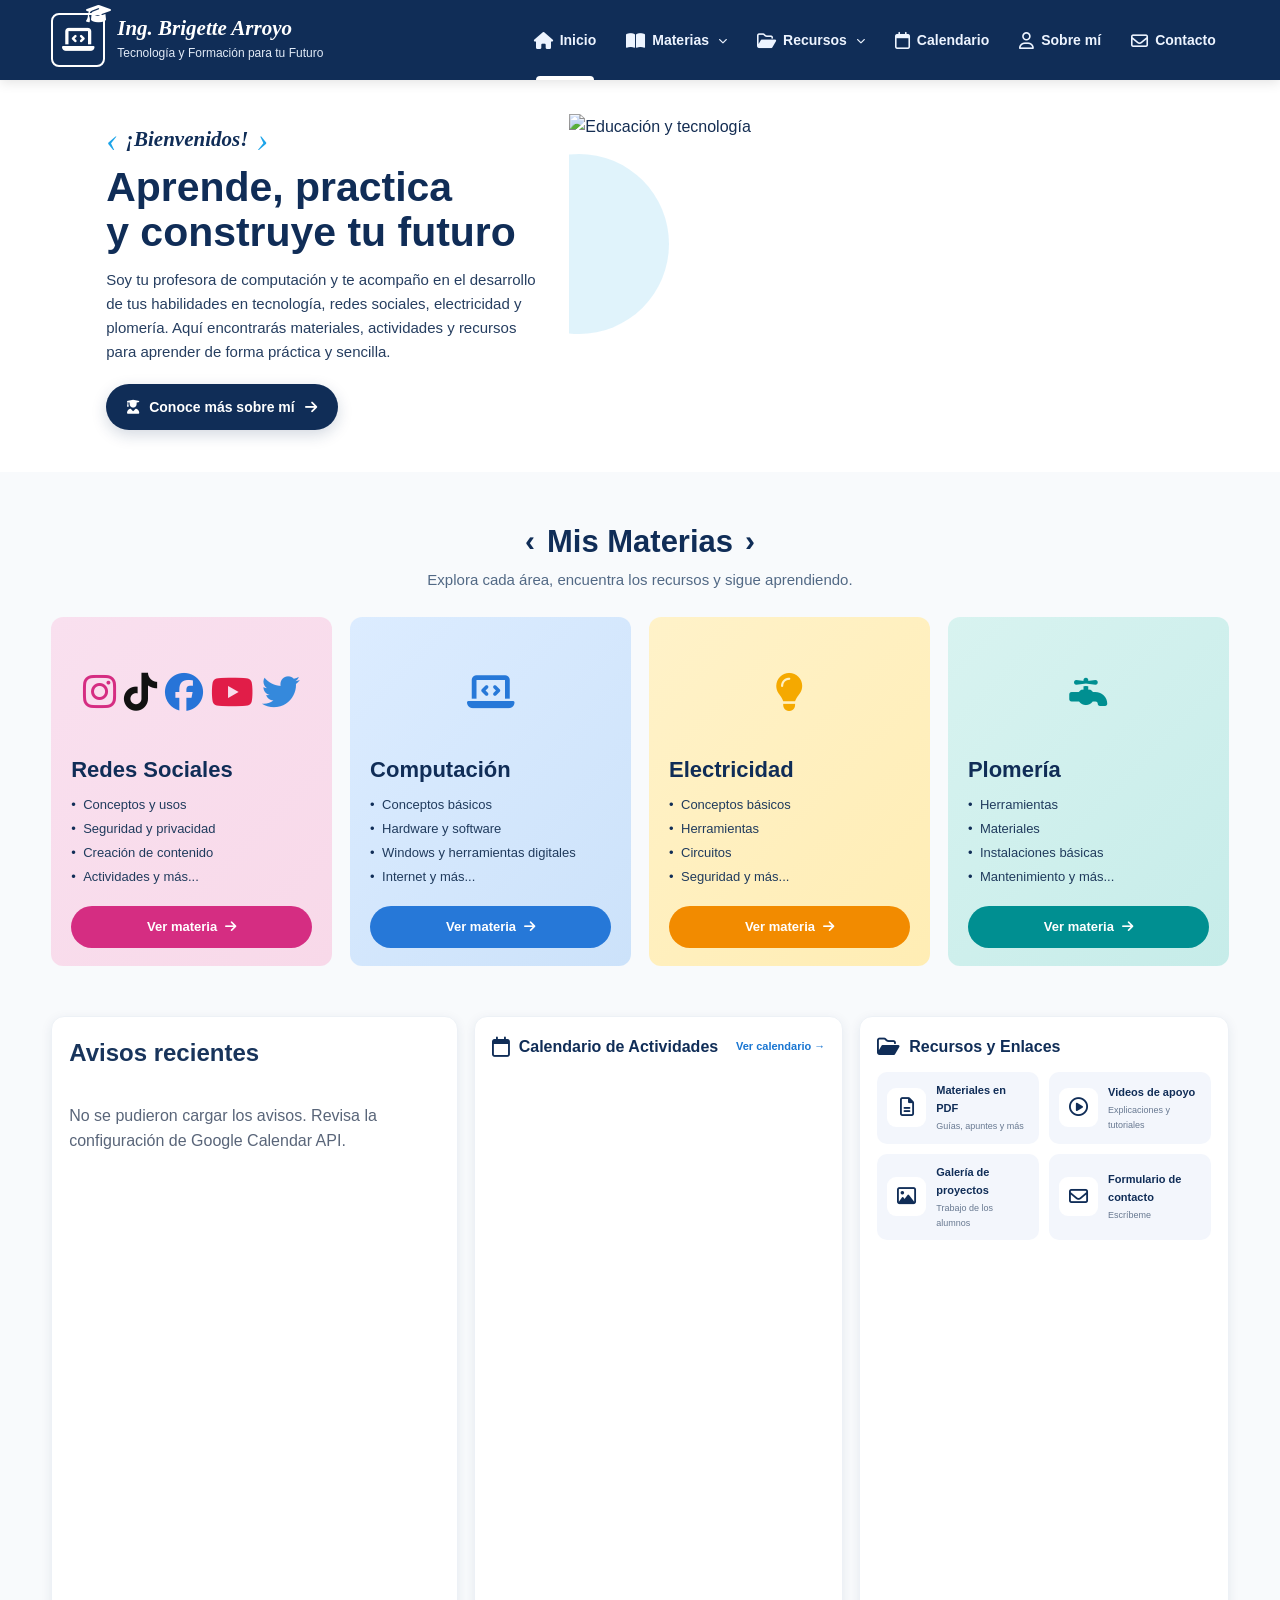
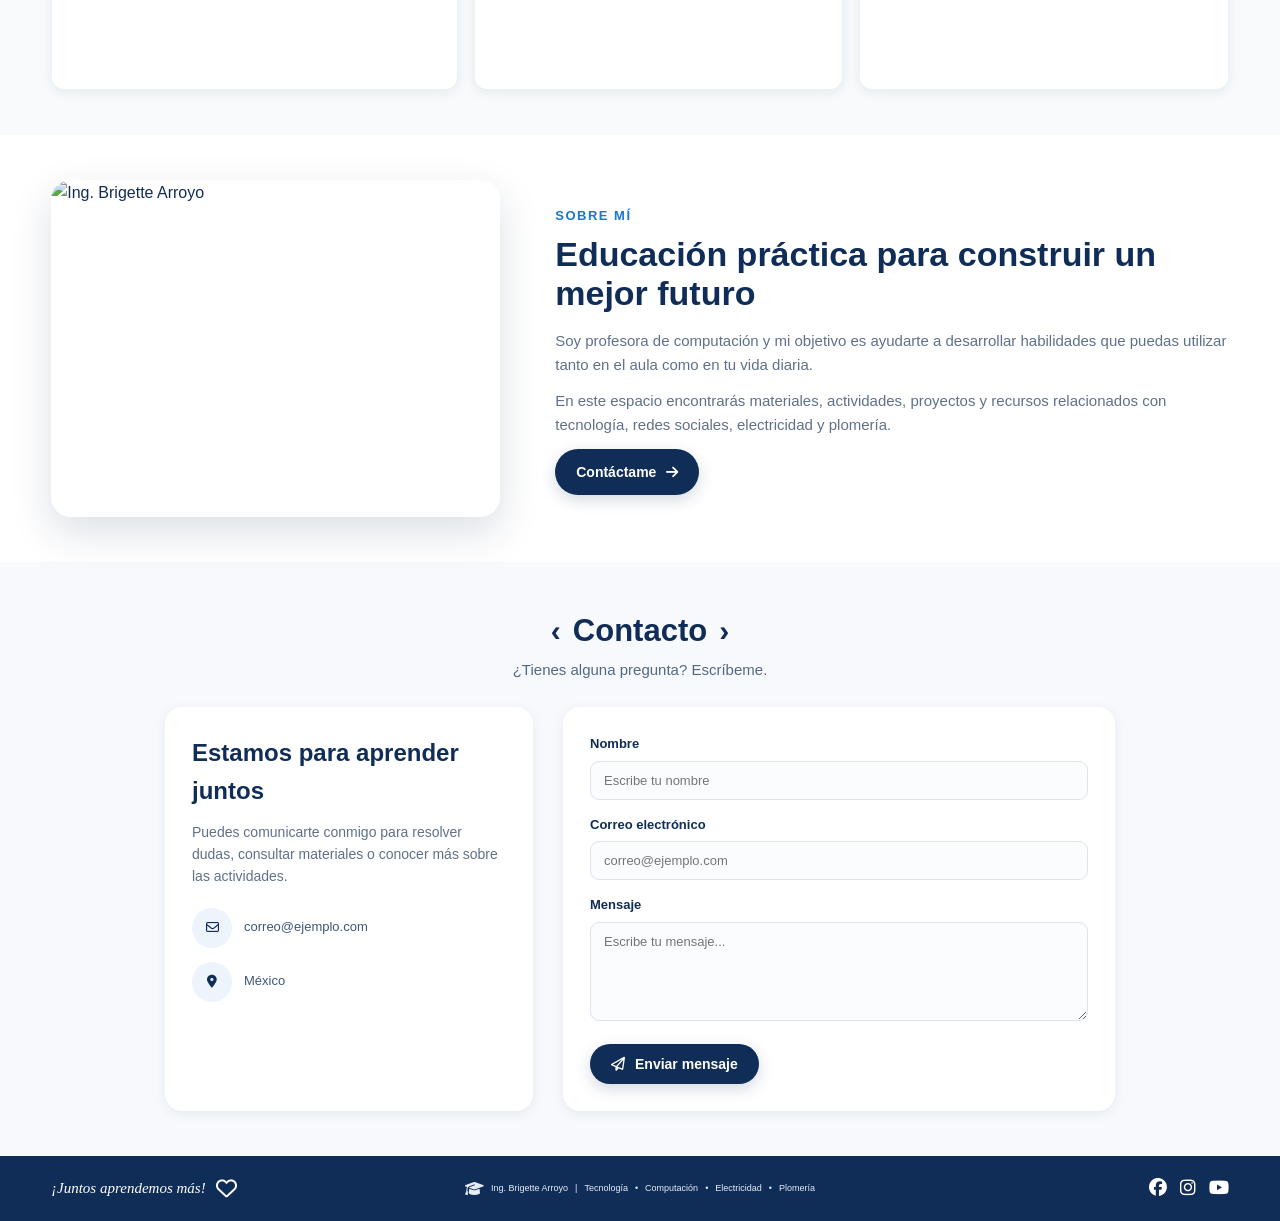
==== index.html @ 0379625b "Update index.html" ====
<!DOCTYPE html>
<html lang="es">
<head>
    <meta charset="UTF-8">
    <meta name="viewport" content="width=device-width, initial-scale=1.0">

    <title>Ing. Brigette Arroyo | Tecnología y Formación</title>

    <meta 
        name="description" 
        content="Portal educativo de la Ing. Brigette Arroyo. Aprende Computación, Redes Sociales, Electricidad y Plomería."
    >

    <!-- Iconos -->
    <link 
        rel="stylesheet" 
        href="https://cdnjs.cloudflare.com/ajax/libs/font-awesome/6.5.2/css/all.min.css"
    >

    <!-- Hoja de estilos -->
    <link rel="stylesheet" href="style.css">
</head>

<body>

    <!-- =====================================================
         BARRA DE NAVEGACIÓN
    ====================================================== -->

    <header class="header">

        <div class="container nav-container">

            <!-- LOGO / NOMBRE -->
            <a href="#inicio" class="logo">

                <div class="logo-icon">
                    <i class="fa-solid fa-laptop-code"></i>
                    <span class="graduation">
                        <i class="fa-solid fa-graduation-cap"></i>
                    </span>
                </div>

                <div class="logo-text">
                    <h1>Ing. Brigette Arroyo</h1>
                    <p>Tecnología y Formación para tu Futuro</p>
                </div>

            </a>


            <!-- BOTÓN MENÚ MÓVIL -->
            <button 
                class="menu-toggle" 
                id="menuToggle"
                aria-label="Abrir menú"
            >
                <i class="fa-solid fa-bars"></i>
            </button>


            <!-- MENÚ -->
            <nav class="nav" id="mainNav">

                <a href="#inicio" class="nav-link active">
                    <i class="fa-solid fa-house"></i>
                    <span>Inicio</span>
                </a>

                <a href="#materias" class="nav-link">
                    <i class="fa-solid fa-book-open"></i>
                    <span>Materias</span>
                    <i class="fa-solid fa-chevron-down small-arrow"></i>
                </a>

                <a href="#recursos" class="nav-link">
                    <i class="fa-regular fa-folder-open"></i>
                    <span>Recursos</span>
                    <i class="fa-solid fa-chevron-down small-arrow"></i>
                </a>

                <a href="#calendario" class="nav-link">
                    <i class="fa-regular fa-calendar"></i>
                    <span>Calendario</span>
                </a>

                <a href="#sobre-mi" class="nav-link">
                    <i class="fa-regular fa-user"></i>
                    <span>Sobre mí</span>
                </a>

                <a href="#contacto" class="nav-link">
                    <i class="fa-regular fa-envelope"></i>
                    <span>Contacto</span>
                </a>

            </nav>

        </div>

    </header>


    <main>


        <!-- =====================================================
             HERO / PRESENTACIÓN
        ====================================================== -->

        <section class="hero" id="inicio">

            <div class="container hero-container">

                <!-- TEXTO -->
                <div class="hero-content">

                    <div class="welcome">
                        <span class="decor-line">‹</span>
                        <span>¡Bienvenidos!</span>
                        <span class="decor-line">›</span>
                    </div>

                    <h2>
                        Aprende, practica
                        <br>
                        y construye tu futuro
                    </h2>

                    <p>
                        Soy tu profesora de computación y te acompaño
                        en el desarrollo de tus habilidades en tecnología,
                        redes sociales, electricidad y plomería.
                        Aquí encontrarás materiales, actividades y recursos
                        para aprender de forma práctica y sencilla.
                    </p>

                    <a href="#sobre-mi" class="btn btn-primary">
                        <i class="fa-solid fa-user-graduate"></i>
                        Conoce más sobre mí
                        <i class="fa-solid fa-arrow-right"></i>
                    </a>

                </div>


                <!-- IMAGEN DEL HERO -->
                <div class="hero-image">

                    <!-- 
                        Posteriormente colocaremos aquí
                        la fotografía/ilustración del diseño.
                    -->

                    <img 
                        src="https://github.com/brigettech/brigettech.github.io/blob/dd4915f3bf71fb734c6c60d8d532adf5a4119fdc/foto%20de%20portada.png" 
                        alt="Educación y tecnología"
                    >

                </div>

            </div>

        </section>



        <!-- =====================================================
             MATERIAS
        ====================================================== -->

        <section class="subjects section" id="materias">

            <div class="container">

                <!-- TÍTULO -->
                <div class="section-heading">

                    <div class="title-decoration">
                        <span>‹</span>
                        <h2>Mis Materias</h2>
                        <span>›</span>
                    </div>

                    <p>
                        Explora cada área, encuentra los recursos
                        y sigue aprendiendo.
                    </p>

                </div>


                <!-- TARJETAS -->
                <div class="subjects-grid">


                    <!-- REDES SOCIALES -->
                    <article class="subject-card social-card">

                        <div class="subject-icon">
                            <i class="fa-brands fa-instagram"></i>
                            <i class="fa-brands fa-tiktok"></i>
                            <i class="fa-brands fa-facebook"></i>
                            <i class="fa-brands fa-youtube"></i>
                            <i class="fa-brands fa-twitter"></i>
                        </div>

                        <h3>Redes Sociales</h3>

                        <ul>
                            <li>Conceptos y usos</li>
                            <li>Seguridad y privacidad</li>
                            <li>Creación de contenido</li>
                            <li>Actividades y más...</li>
                        </ul>

                        <a href="#" class="subject-btn">
                            Ver materia
                            <i class="fa-solid fa-arrow-right"></i>
                        </a>

                    </article>



                    <!-- COMPUTACIÓN -->
                    <article class="subject-card computer-card">

                        <div class="subject-icon computer-icon">
                            <i class="fa-solid fa-laptop-code"></i>
                        </div>

                        <h3>Computación</h3>

                        <ul>
                            <li>Conceptos básicos</li>
                            <li>Hardware y software</li>
                            <li>Windows y herramientas digitales</li>
                            <li>Internet y más...</li>
                        </ul>

                        <a href="#" class="subject-btn">
                            Ver materia
                            <i class="fa-solid fa-arrow-right"></i>
                        </a>

                    </article>



                    <!-- ELECTRICIDAD -->
                    <article class="subject-card electricity-card">

                        <div class="subject-icon">
                            <i class="fa-solid fa-lightbulb"></i>
                        </div>

                        <h3>Electricidad</h3>

                        <ul>
                            <li>Conceptos básicos</li>
                            <li>Herramientas</li>
                            <li>Circuitos</li>
                            <li>Seguridad y más...</li>
                        </ul>

                        <a href="#" class="subject-btn">
                            Ver materia
                            <i class="fa-solid fa-arrow-right"></i>
                        </a>

                    </article>



                    <!-- PLOMERÍA -->
                    <article class="subject-card plumbing-card">

                        <div class="subject-icon">
                            <i class="fa-solid fa-faucet"></i>
                        </div>

                        <h3>Plomería</h3>

                        <ul>
                            <li>Herramientas</li>
                            <li>Materiales</li>
                            <li>Instalaciones básicas</li>
                            <li>Mantenimiento y más...</li>
                        </ul>

                        <a href="#" class="subject-btn">
                            Ver materia
                            <i class="fa-solid fa-arrow-right"></i>
                        </a>

                    </article>

                </div>

            </div>

        </section>



        <!-- =====================================================
             ZONA INFERIOR
        ====================================================== -->

        <section class="dashboard-section">

            <div class="container dashboard-grid">


                <!-- =================================================
                     AVISOS
                ================================================== -->

                <div class="dashboard-card notices-card">

                    <div class="dashboard-header">

<section class="notices-section">
  <h2>Avisos recientes</h2>

  <div id="notice-list">
    <p>Cargando avisos...</p>
  </div>

  <p id="calendar-status" class="calendar-status"></p>
</section>

</div></div>

                <!-- =================================================
                     CALENDARIO
                ================================================== -->

<div class="dashboard-card calendar-card">
    <div class="dashboard-header">
        <h3>
            <i class="fa-regular fa-calendar"></i>
            Calendario de Actividades
        </h3>

        <a href="https://calendar.google.com/calendar/u/0?cid=NTA5MTM0ZDI0MDcyMTEwOWVjMTM5NmM5ZGU4ZGE2YzdjYzQ0YTM0MzZkNzMzZGViNmM5YmEyMjg2MTRjYTI5OUBncm91cC5jYWxlbmRhci5nb29nbGUuY29t"
           target="_blank"
           rel="noopener">
            Ver calendario →
        </a>
    </div>

    <div class="google-calendar">
        <iframe
            src="https://calendar.google.com/calendar/embed?src=509134d240721109ec1396c9de8da6c7cc44a3436d733deb6c9ba228614ca299%40group.calendar.google.com&ctz=America%2FMonterrey"
            style="border: 0"
            width="800"
            height="600"
            frameborder="0"
            scrolling="no">
        </iframe>
    </div>
</div>



                <!-- =================================================
                     RECURSOS
                ================================================== -->

                <div class="dashboard-card resources-card" id="recursos">

                    <div class="dashboard-header">

                        <h3>
                            <i class="fa-regular fa-folder-open"></i>
                            Recursos y Enlaces
                        </h3>

                    </div>


                    <div class="resources-grid">


                        <a href="#" class="resource">

                            <div class="resource-icon">
                                <i class="fa-regular fa-file-lines"></i>
                            </div>

                            <div>
                                <strong>Materiales en PDF</strong>
                                <span>Guías, apuntes y más</span>
                            </div>

                        </a>



                        <a href="#" class="resource">

                            <div class="resource-icon">
                                <i class="fa-regular fa-circle-play"></i>
                            </div>

                            <div>
                                <strong>Videos de apoyo</strong>
                                <span>Explicaciones y tutoriales</span>
                            </div>

                        </a>



                        <a href="#" class="resource">

                            <div class="resource-icon">
                                <i class="fa-regular fa-image"></i>
                            </div>

                            <div>
                                <strong>Galería de proyectos</strong>
                                <span>Trabajo de los alumnos</span>
                            </div>

                        </a>



                        <a href="#contacto" class="resource">

                            <div class="resource-icon">
                                <i class="fa-regular fa-envelope"></i>
                            </div>

                            <div>
                                <strong>Formulario de contacto</strong>
                                <span>Escríbeme</span>
                            </div>

                        </a>

                    </div>

                </div>

            </div>

        </section>



        <!-- =====================================================
             SOBRE MÍ
        ====================================================== -->

        <section class="about section" id="sobre-mi">

            <div class="container about-container">

                <div class="about-image">

                    <img 
                        src="img/perfil.jpg"
                        alt="Ing. Brigette Arroyo"
                    >

                </div>


                <div class="about-content">

                    <span class="section-label">
                        SOBRE MÍ
                    </span>

                    <h2>
                        Educación práctica
                        para construir un mejor futuro
                    </h2>

                    <p>
                        Soy profesora de computación y mi objetivo es
                        ayudarte a desarrollar habilidades que puedas
                        utilizar tanto en el aula como en tu vida diaria.
                    </p>

                    <p>
                        En este espacio encontrarás materiales,
                        actividades, proyectos y recursos relacionados
                        con tecnología, redes sociales, electricidad
                        y plomería.
                    </p>

                    <a href="#contacto" class="btn btn-primary">
                        Contáctame
                        <i class="fa-solid fa-arrow-right"></i>
                    </a>

                </div>

            </div>

        </section>



        <!-- =====================================================
             CONTACTO
        ====================================================== -->

        <section class="contact section" id="contacto">

            <div class="container">

                <div class="section-heading">

                    <div class="title-decoration">
                        <span>‹</span>
                        <h2>Contacto</h2>
                        <span>›</span>
                    </div>

                    <p>
                        ¿Tienes alguna pregunta? Escríbeme.
                    </p>

                </div>


                <div class="contact-container">


                    <div class="contact-info">

                        <h3>
                            Estamos para aprender juntos
                        </h3>

                        <p>
                            Puedes comunicarte conmigo para resolver
                            dudas, consultar materiales o conocer más
                            sobre las actividades.
                        </p>


                        <div class="contact-item">

                            <div>
                                <i class="fa-regular fa-envelope"></i>
                            </div>

                            <span>
                                correo@ejemplo.com
                            </span>

                        </div>


                        <div class="contact-item">

                            <div>
                                <i class="fa-solid fa-location-dot"></i>
                            </div>

                            <span>
                                México
                            </span>

                        </div>

                    </div>



                    <form class="contact-form" id="contactForm">

                        <div class="form-group">

                            <label for="name">
                                Nombre
                            </label>

                            <input
                                type="text"
                                id="name"
                                name="name"
                                placeholder="Escribe tu nombre"
                                required
                            >

                        </div>


                        <div class="form-group">

                            <label for="email">
                                Correo electrónico
                            </label>

                            <input
                                type="email"
                                id="email"
                                name="email"
                                placeholder="correo@ejemplo.com"
                                required
                            >

                        </div>


                        <div class="form-group">

                            <label for="message">
                                Mensaje
                            </label>

                            <textarea
                                id="message"
                                name="message"
                                rows="5"
                                placeholder="Escribe tu mensaje..."
                                required
                            ></textarea>

                        </div>


                        <button type="submit" class="btn btn-primary">

                            <i class="fa-regular fa-paper-plane"></i>

                            Enviar mensaje

                        </button>

                    </form>

                </div>

            </div>

        </section>

    </main>



    <!-- =====================================================
         FOOTER
    ====================================================== -->

    <footer class="footer">

        <div class="container footer-container">


            <div class="footer-message">

                <span>
                    ¡Juntos aprendemos más!
                </span>

                <i class="fa-regular fa-heart"></i>

            </div>


            <div class="footer-center">

                <i class="fa-solid fa-graduation-cap"></i>

                <span>
                    Ing. Brigette Arroyo
                </span>

                <span>|</span>

                <span>Tecnología</span>

                <span>•</span>

                <span>Computación</span>

                <span>•</span>

                <span>Electricidad</span>

                <span>•</span>

                <span>Plomería</span>

            </div>


            <div class="footer-social">

                <a href="#" aria-label="Facebook">
                    <i class="fa-brands fa-facebook"></i>
                </a>

                <a href="#" aria-label="Instagram">
                    <i class="fa-brands fa-instagram"></i>
                </a>

                <a href="#" aria-label="YouTube">
                    <i class="fa-brands fa-youtube"></i>
                </a>

            </div>

        </div>

    </footer>



    <!-- JavaScript -->
    <script src="script.js"></script>

</body>
</html>
---- style.css ----
/* =========================================================
   PROFA. BRIGETTE Y JORGE
   ESTILOS PRINCIPALES
   ========================================================= */


/* =========================================================
   1. VARIABLES
   ========================================================= */

:root {

    /* Colores principales */
    --navy: #102d57;
    --navy-dark: #0b2345;
    --navy-light: #1d477e;

    --blue: #1976d2;
    --blue-light: #dcebfa;

    /* Colores de materias */
    --social: #d52d82;
    --social-light: #f9dceb;

    --computer: #2678d8;
    --computer-light: #d9eaff;

    --electricity: #f5a900;
    --electricity-light: #fff0bd;

    --plumbing: #008f91;
    --plumbing-light: #d4f3f0;

    /* Colores generales */
    --white: #ffffff;
    --background: #f7f9fc;
    --text: #142d52;
    --text-light: #60708a;
    --border: #e7edf5;

    /* Sombras */
    --shadow-small: 0 3px 12px rgba(16, 45, 87, 0.08);

    --shadow-medium: 0 8px 25px rgba(16, 45, 87, 0.12);

    --shadow-large: 0 15px 40px rgba(16, 45, 87, 0.15);

    /* Bordes */
    --radius-small: 10px;
    --radius-medium: 16px;
    --radius-large: 22px;

    /* Contenedor */
    --container: 1180px;

    /* Transiciones */
    --transition: all 0.3s ease;
}


/* =========================================================
   2. RESET
   ========================================================= */

* {
    margin: 0;
    padding: 0;
    box-sizing: border-box;
}


html {
    scroll-behavior: smooth;
}


body {
    font-family: Arial, Helvetica, sans-serif;
    background: var(--background);
    color: var(--text);
    line-height: 1.6;
}


img {
    max-width: 100%;
    display: block;
}


a {
    text-decoration: none;
    color: inherit;
}


button,
input,
textarea {
    font-family: inherit;
}


button {
    cursor: pointer;
}


ul {
    list-style: none;
}


/* =========================================================
   3. CONTENEDOR GENERAL
   ========================================================= */

.container {
    width: min(92%, var(--container));
    margin: 0 auto;
}


/* =========================================================
   4. HEADER
   ========================================================= */

.header {
    position: sticky;
    top: 0;
    z-index: 1000;

    background: var(--navy);

    color: var(--white);

    box-shadow: 0 2px 12px rgba(0, 0, 0, 0.12);
}


.nav-container {
    min-height: 78px;

    display: flex;
    align-items: center;
    justify-content: space-between;

    gap: 30px;
}


/* =========================================================
   LOGO
   ========================================================= */

.logo {
    display: flex;
    align-items: center;

    gap: 12px;

    flex-shrink: 0;
}


.logo-icon {
    width: 54px;
    height: 54px;

    position: relative;

    display: flex;
    align-items: center;
    justify-content: center;

    border: 2px solid white;

    border-radius: 8px;

    font-size: 26px;
}


.logo-icon .graduation {
    position: absolute;

    top: -17px;
    right: -8px;

    font-size: 20px;

    color: white;
}


.logo-text h1 {
    font-family: Georgia, "Times New Roman", serif;

    font-size: 21px;

    font-style: italic;

    font-weight: 700;

    line-height: 1.1;
}


.logo-text p {
    margin-top: 4px;

    font-size: 12px;

    color: #e2ebf7;
}


/* =========================================================
   MENÚ
   ========================================================= */

.nav {
    display: flex;
    align-items: center;

    gap: 4px;
}


.nav-link {
    position: relative;

    display: flex;
    align-items: center;

    gap: 7px;

    padding: 29px 13px;

    font-size: 14px;

    font-weight: 600;

    color: #edf4ff;

    transition: var(--transition);
}


.nav-link i {
    font-size: 17px;
}


.nav-link .small-arrow {
    font-size: 9px;
    margin-left: 2px;
}


.nav-link:hover {
    background: rgba(255, 255, 255, 0.08);
}


.nav-link.active::after {
    content: "";

    position: absolute;

    left: 15px;
    right: 15px;

    bottom: 0;

    height: 4px;

    background: white;

    border-radius: 4px 4px 0 0;
}


/* =========================================================
   BOTÓN MENÚ MÓVIL
   ========================================================= */

.menu-toggle {
    display: none;

    border: none;

    background: transparent;

    color: white;

    font-size: 25px;
}


/* =========================================================
   5. HERO
   ========================================================= */

.hero {
    background: #ffffff;

    overflow: hidden;
}


.hero-container {
    min-height: 325px;

    display: grid;

    grid-template-columns: 44% 56%;

    align-items: center;
}


/* =========================================================
   CONTENIDO HERO
   ========================================================= */

.hero-content {
    padding: 42px 20px 42px 55px;

    position: relative;

    z-index: 2;
}


.welcome {
    display: flex;
    align-items: center;

    gap: 8px;

    margin-bottom: 8px;

    color: var(--navy);

    font-family: Georgia, "Times New Roman", serif;

    font-size: 21px;

    font-weight: bold;

    font-style: italic;
}


.decor-line {
    color: #1ca4e9;

    font-size: 35px;

    font-weight: 400;

    line-height: 1;
}


.hero-content h2 {
    color: var(--navy);

    font-size: clamp(32px, 3.2vw, 44px);

    line-height: 1.08;

    font-weight: 800;

    margin-bottom: 14px;
}


.hero-content p {
    max-width: 550px;

    color: #263e60;

    font-size: 15px;

    line-height: 1.6;

    margin-bottom: 20px;
}


/* =========================================================
   BOTONES
   ========================================================= */

.btn {
    display: inline-flex;

    align-items: center;
    justify-content: center;

    gap: 10px;

    border: none;

    border-radius: 30px;

    padding: 12px 21px;

    font-size: 14px;

    font-weight: 700;

    transition: var(--transition);
}


.btn-primary {
    background: var(--navy);

    color: white;

    box-shadow: 0 5px 15px rgba(16, 45, 87, 0.18);
}


.btn-primary:hover {
    background: var(--navy-dark);

    transform: translateY(-2px);

    box-shadow: 0 8px 20px rgba(16, 45, 87, 0.25);
}


/* =========================================================
   IMAGEN HERO
   ========================================================= */

.hero-image {
    height: 325px;

    overflow: hidden;

    position: relative;
}


.hero-image::before {
    content: "";

    position: absolute;

    left: -80px;
    top: 40px;

    width: 180px;
    height: 180px;

    background: rgba(40, 169, 226, 0.14);

    border-radius: 50%;

    z-index: 2;
}


.hero-image img {
    width: 100%;
    height: 100%;

    object-fit: cover;
}


/* =========================================================
   6. SECCIONES
   ========================================================= */

.section {
    padding: 45px 0;
}


.section-heading {
    text-align: center;

    margin-bottom: 25px;
}


.title-decoration {
    display: flex;

    align-items: center;
    justify-content: center;

    gap: 12px;
}


.title-decoration span {
    color: var(--navy);

    font-size: 30px;

    font-weight: bold;
}


.title-decoration h2 {
    color: var(--navy);

    font-size: 31px;

    line-height: 1.2;
}


.section-heading > p {
    margin-top: 3px;

    color: #526985;

    font-size: 15px;
}


/* =========================================================
   7. MATERIAS
   ========================================================= */

.subjects {
    background: #f8fafc;
}


.subjects-grid {
    display: grid;

    grid-template-columns: repeat(4, 1fr);

    gap: 18px;
}


.subject-card {
    min-height: 318px;

    padding: 22px 20px 18px;

    border-radius: 12px;

    display: flex;

    flex-direction: column;

    transition: var(--transition);

    overflow: hidden;

    position: relative;
}


.subject-card:hover {
    transform: translateY(-6px);

    box-shadow: var(--shadow-medium);
}


.subject-card h3 {
    margin-top: 8px;

    margin-bottom: 8px;

    color: var(--navy);

    font-size: 22px;
}


.subject-card ul {
    flex: 1;

    margin-bottom: 15px;
}


.subject-card li {
    position: relative;

    padding-left: 12px;

    margin-bottom: 3px;

    font-size: 13px;

    color: #203b5d;
}


.subject-card li::before {
    content: "•";

    position: absolute;

    left: 0;

    color: var(--navy);
}


/* =========================================================
   ICONOS DE MATERIAS
   ========================================================= */

.subject-icon {
    min-height: 105px;

    display: flex;

    align-items: center;
    justify-content: center;

    flex-wrap: wrap;

    gap: 8px;

    font-size: 38px;
}


.social-card .subject-icon {
    color: var(--social);
}


.computer-icon {
    color: var(--computer);
}


.electricity-card .subject-icon {
    color: var(--electricity);
}


.plumbing-card .subject-icon {
    color: var(--plumbing);
}


.social-card .subject-icon i:nth-child(2) {
    color: #111;
}


.social-card .subject-icon i:nth-child(3) {
    color: #2774d8;
}


.social-card .subject-icon i:nth-child(4) {
    color: #e11d48;
}


.social-card .subject-icon i:nth-child(5) {
    color: #3589dc;
}


/* =========================================================
   COLORES DE TARJETAS
   ========================================================= */

.social-card {
    background: linear-gradient(
        135deg,
        #f9e0ef,
        #f8d9e9
    );
}


.computer-card {
    background: linear-gradient(
        135deg,
        #dcecff,
        #cce2fa
    );
}


.electricity-card {
    background: linear-gradient(
        135deg,
        #fff2c9,
        #ffedb4
    );
}


.plumbing-card {
    background: linear-gradient(
        135deg,
        #d8f3f0,
        #c6ece9
    );
}


/* =========================================================
   BOTONES DE MATERIAS
   ========================================================= */

.subject-btn {
    width: 100%;

    padding: 11px 18px;

    border-radius: 25px;

    display: flex;

    align-items: center;
    justify-content: center;

    gap: 8px;

    color: white;

    font-size: 13px;

    font-weight: 700;

    transition: var(--transition);
}


.social-card .subject-btn {
    background: var(--social);
}


.computer-card .subject-btn {
    background: var(--computer);
}


.electricity-card .subject-btn {
    background: #f28b00;
}


.plumbing-card .subject-btn {
    background: var(--plumbing);
}


.subject-btn:hover {
    filter: brightness(0.92);

    transform: scale(1.02);
}


/* =========================================================
   8. DASHBOARD
   ========================================================= */

.dashboard-section {
    padding: 5px 0 45px;

    background: #f8fafc;
}


.dashboard-grid {
    display: grid;

    grid-template-columns: 1.1fr 1fr 1fr;

    gap: 16px;
}


.dashboard-card {
    background: white;

    border-radius: 13px;

    padding: 17px;

    box-shadow: var(--shadow-small);

    border: 1px solid #edf1f6;
}


.dashboard-header {
    display: flex;

    align-items: center;
    justify-content: space-between;

    gap: 10px;

    margin-bottom: 12px;
}


.dashboard-header h3 {
    display: flex;

    align-items: center;

    gap: 9px;

    color: var(--navy);

    font-size: 16px;
}


.dashboard-header h3 i {
    font-size: 20px;
}


.dashboard-header > a {
    color: var(--blue);

    font-size: 11px;

    font-weight: 600;

    white-space: nowrap;
}


.dashboard-header > a:hover {
    text-decoration: underline;
}


/* =========================================================
   9. AVISOS
   ========================================================= */

/* Avisos recientes agrupados por mes */

.notices-section {
  width: 100%;
}

.notices-section > h2 {
  margin-bottom: 18px;
  color: #18345b;
}

.notice-month {
  margin-bottom: 26px;
}

.notice-month-title {
  margin: 0 0 12px;
  padding-bottom: 8px;
  border-bottom: 1px solid #dce5f0;
  color: #315b8d;
  font-size: 1rem;
  font-weight: 700;
  text-transform: capitalize;
}

.notice-month-list {
  display: grid;
  gap: 12px;
}

.notice-item {
  display: flex;
  align-items: flex-start;
  gap: 15px;
  padding: 15px;
  background: #fff;
  border: 1px solid #e1e8f0;
  border-radius: 14px;
  box-shadow: 0 4px 12px rgba(24, 52, 91, 0.06);
}

.notice-date {
  flex: 0 0 76px;
  min-height: 65px;
  display: flex;
  flex-direction: column;
  justify-content: center;
  align-items: center;
  gap: 5px;
  padding: 8px 5px;
  border-radius: 10px;
  background: #edf4ff;
  color: #245da8;
  text-align: center;
}

.notice-day {
  font-size: 0.9rem;
  font-weight: 700;
  text-transform: capitalize;
}

.notice-time {
  font-size: 0.78rem;
  line-height: 1.2;
}

.notice-content {
  flex: 1;
  min-width: 0;
}

.notice-title {
  margin: 2px 0 8px;
  color: #18345b;
  font-size: 1rem;
  line-height: 1.35;
}

.notice-description {
  margin: 0 0 9px;
  color: #536174;
  font-size: 0.9rem;
  line-height: 1.5;
  white-space: pre-line;
  overflow-wrap: anywhere;
}

.notice-location {
  margin: 0;
  color: #315b65;
  font-size: 0.85rem;
  line-height: 1.4;
  overflow-wrap: anywhere;
}

.location-label {
  font-weight: 700;
}

.notice-location-missing {
  color: #7a8493;
  font-style: italic;
}

.calendar-status {
  margin-top: 12px;
  color: #788393;
  font-size: 0.78rem;
}

.calendar-loading,
.calendar-empty,
.calendar-error {
  padding: 12px 0;
  color: #596579;
}

@media (max-width: 480px) {
  .notice-item {
    gap: 10px;
    padding: 11px;
  }

  .notice-date {
    flex-basis: 68px;
  }

  .notice-title {
    font-size: 0.93rem;
  }
}

/* =========================
   GOOGLE CALENDAR
========================= */

.google-calendar {
    width: 100%;
    overflow: hidden;
    border-radius: 12px;
    background: #fff;
}

.google-calendar iframe {
    display: block;
    width: 100%;
    min-height: 600px;
    border: 0;
}

/* En celulares */
@media (max-width: 760px) {
    .google-calendar iframe {
        min-height: 650px;
    }
}

/* =========================================================
   11. RECURSOS
   ========================================================= */

.resources-grid {
    display: grid;

    grid-template-columns: repeat(2, 1fr);

    gap: 10px;
}


.resource {
    min-height: 72px;

    display: flex;

    align-items: center;

    gap: 10px;

    padding: 10px;

    border-radius: 10px;

    background: #f3f6fc;

    transition: var(--transition);
}


.resource:hover {
    background: #e9f0fb;

    transform: translateY(-2px);
}


.resource-icon {
    width: 39px;
    height: 39px;

    flex-shrink: 0;

    display: flex;

    align-items: center;
    justify-content: center;

    border-radius: 9px;

    background: white;

    color: var(--navy);

    font-size: 19px;
}


.resource strong {
    display: block;

    color: var(--navy);

    font-size: 11px;
}


.resource span {
    display: block;

    margin-top: 2px;

    color: #687991;

    font-size: 9px;
}


/* =========================================================
   12. SOBRE MÍ
   ========================================================= */

.about {
    background: white;
}


.about-container {
    display: grid;

    grid-template-columns: 0.8fr 1.2fr;

    gap: 55px;

    align-items: center;
}


.about-image {
    border-radius: 20px;

    overflow: hidden;

    box-shadow: var(--shadow-large);
}


.about-image img {
    width: 100%;

    aspect-ratio: 4 / 3;

    object-fit: cover;
}


.section-label {
    color: var(--blue);

    font-size: 13px;

    font-weight: 800;

    letter-spacing: 1.5px;
}


.about-content h2 {
    margin: 8px 0 15px;

    color: var(--navy);

    font-size: 34px;

    line-height: 1.15;
}


.about-content p {
    margin-bottom: 12px;

    color: var(--text-light);

    font-size: 15px;
}


/* =========================================================
   13. CONTACTO
   ========================================================= */

.contact {
    background: #f7f9fc;
}


.contact-container {
    display: grid;

    grid-template-columns: 0.8fr 1.2fr;

    gap: 30px;

    max-width: 950px;

    margin: auto;
}


.contact-info,
.contact-form {
    background: white;

    padding: 27px;

    border-radius: 17px;

    box-shadow: var(--shadow-small);
}


.contact-info h3 {
    color: var(--navy);

    font-size: 24px;

    margin-bottom: 10px;
}


.contact-info > p {
    color: var(--text-light);

    font-size: 14px;

    margin-bottom: 20px;
}


.contact-item {
    display: flex;

    align-items: center;

    gap: 12px;

    margin-bottom: 14px;

    color: #3d5878;

    font-size: 13px;
}


.contact-item > div {
    width: 40px;
    height: 40px;

    display: flex;

    align-items: center;
    justify-content: center;

    background: #edf4fc;

    color: var(--navy);

    border-radius: 50%;
}


/* =========================================================
   FORMULARIO
   ========================================================= */

.form-group {
    margin-bottom: 15px;
}


.form-group label {
    display: block;

    margin-bottom: 6px;

    color: var(--navy);

    font-size: 13px;

    font-weight: 700;
}


.form-group input,
.form-group textarea {
    width: 100%;

    border: 1px solid #dce4ef;

    border-radius: 9px;

    padding: 11px 13px;

    outline: none;

    font-size: 13px;

    color: var(--text);

    background: #fbfcfe;

    transition: var(--transition);
}


.form-group textarea {
    resize: vertical;
}


.form-group input:focus,
.form-group textarea:focus {
    border-color: var(--blue);

    box-shadow: 0 0 0 3px rgba(25, 118, 210, 0.09);
}


/* =========================================================
   14. FOOTER
   ========================================================= */

.footer {
    background: var(--navy);

    color: white;

    padding: 18px 0;
}


.footer-container {
    display: grid;

    grid-template-columns: 1fr 2fr 1fr;

    align-items: center;

    gap: 20px;
}


.footer-message {
    display: flex;

    align-items: center;

    gap: 10px;

    font-family: Georgia, "Times New Roman", serif;

    font-style: italic;

    font-size: 15px;
}


.footer-message i {
    font-size: 21px;
}


.footer-center {
    display: flex;

    align-items: center;
    justify-content: center;

    flex-wrap: wrap;

    gap: 7px;

    color: #e5edf7;

    font-size: 9px;

    text-align: center;
}


.footer-center i {
    font-size: 15px;
}


.footer-social {
    display: flex;

    justify-content: flex-end;

    gap: 13px;
}


.footer-social a {
    font-size: 18px;

    transition: var(--transition);
}


.footer-social a:hover {
    transform: translateY(-3px);

    color: #8dc6ff;
}


/* =========================================================
   15. ANIMACIONES
   ========================================================= */

@keyframes fadeUp {

    from {
        opacity: 0;
        transform: translateY(20px);
    }

    to {
        opacity: 1;
        transform: translateY(0);
    }

}


.hero-content {
    animation: fadeUp 0.7s ease;
}


.subject-card {
    animation: fadeUp 0.7s ease both;
}


.subject-card:nth-child(2) {
    animation-delay: 0.08s;
}


.subject-card:nth-child(3) {
    animation-delay: 0.16s;
}


.subject-card:nth-child(4) {
    animation-delay: 0.24s;
}


/* =========================================================
   16. RESPONSIVE - TABLET
   ========================================================= */

@media (max-width: 1050px) {

    .nav-link {
        padding-left: 8px;
        padding-right: 8px;

        font-size: 12px;
    }


    .logo-text h1 {
        font-size: 18px;
    }


    .logo-text p {
        font-size: 10px;
    }


    .subjects-grid {
        grid-template-columns: repeat(2, 1fr);
    }


    .dashboard-grid {
        grid-template-columns: repeat(2, 1fr);
    }


    .resources-card {
        grid-column: span 2;
    }

}


/* =========================================================
   17. RESPONSIVE - CELULAR
   ========================================================= */

@media (max-width: 760px) {

    .header {
        position: sticky;
    }


    .nav-container {
        min-height: 70px;
    }


    .logo-icon {
        width: 45px;
        height: 45px;

        font-size: 21px;
    }


    .logo-text h1 {
        font-size: 16px;
    }


    .logo-text p {
        font-size: 9px;
    }


    /* MENÚ */

    .menu-toggle {
        display: block;
    }


    .nav {
        position: absolute;

        top: 70px;
        left: 0;
        right: 0;

        display: none;

        flex-direction: column;

        align-items: stretch;

        background: var(--navy);

        box-shadow: var(--shadow-medium);
    }


    .nav.open {
        display: flex;
    }


    .nav-link {
        padding: 15px 25px;

        border-top: 1px solid rgba(255,255,255,0.08);

        font-size: 14px;
    }


    .nav-link.active::after {
        display: none;
    }


    /* HERO */

    .hero-container {
        display: flex;

        flex-direction: column;
    }


    .hero-content {
        padding: 38px 10px 30px;

        text-align: center;
    }


    .welcome {
        justify-content: center;
    }


    .hero-content p {
        margin-left: auto;
        margin-right: auto;
    }


    .hero-image {
        width: 100%;

        height: 250px;
    }


    /* SECCIONES */

    .section {
        padding: 38px 0;
    }


    .title-decoration h2 {
        font-size: 27px;
    }


    /* MATERIAS */

    .subjects-grid {
        grid-template-columns: 1fr;
    }


    .subject-card {
        min-height: 290px;
    }


    /* DASHBOARD */

    .dashboard-grid {
        grid-template-columns: 1fr;
    }


    .resources-card {
        grid-column: auto;
    }


    /* SOBRE MÍ */

    .about-container {
        grid-template-columns: 1fr;

        gap: 25px;
    }


    .about-content h2 {
        font-size: 29px;
    }


    /* CONTACTO */

    .contact-container {
        grid-template-columns: 1fr;
    }


    /* FOOTER */

    .footer-container {
        grid-template-columns: 1fr;

        text-align: center;

        gap: 13px;
    }


    .footer-message {
        justify-content: center;
    }


    .footer-social {
        justify-content: center;
    }

}


/* =========================================================
   18. CELULAR PEQUEÑO
   ========================================================= */

@media (max-width: 430px) {

    .container {
        width: 90%;
    }


    .logo-text h1 {
        font-size: 14px;
    }


    .logo-text p {
        display: none;
    }


    .hero-content h2 {
        font-size: 31px;
    }


    .hero-content p {
        font-size: 14px;
    }


    .resources-grid {
        grid-template-columns: 1fr;
    }


    .dashboard-header {
        align-items: flex-start;
    }


    .dashboard-header h3 {
        font-size: 14px;
    }

}
/* =========================================================
   ANIMACIONES CONTROLADAS POR JAVASCRIPT
   ========================================================= */

.dashboard-card,
.about-content,
.about-image,
.contact-info,
.contact-form {
    opacity: 0;
    transform: translateY(20px);
    transition: opacity 0.6s ease, transform 0.6s ease;
}


.dashboard-card.visible,
.about-content.visible,
.about-image.visible,
.contact-info.visible,
.contact-form.visible {
    opacity: 1;
    transform: translateY(0);
}
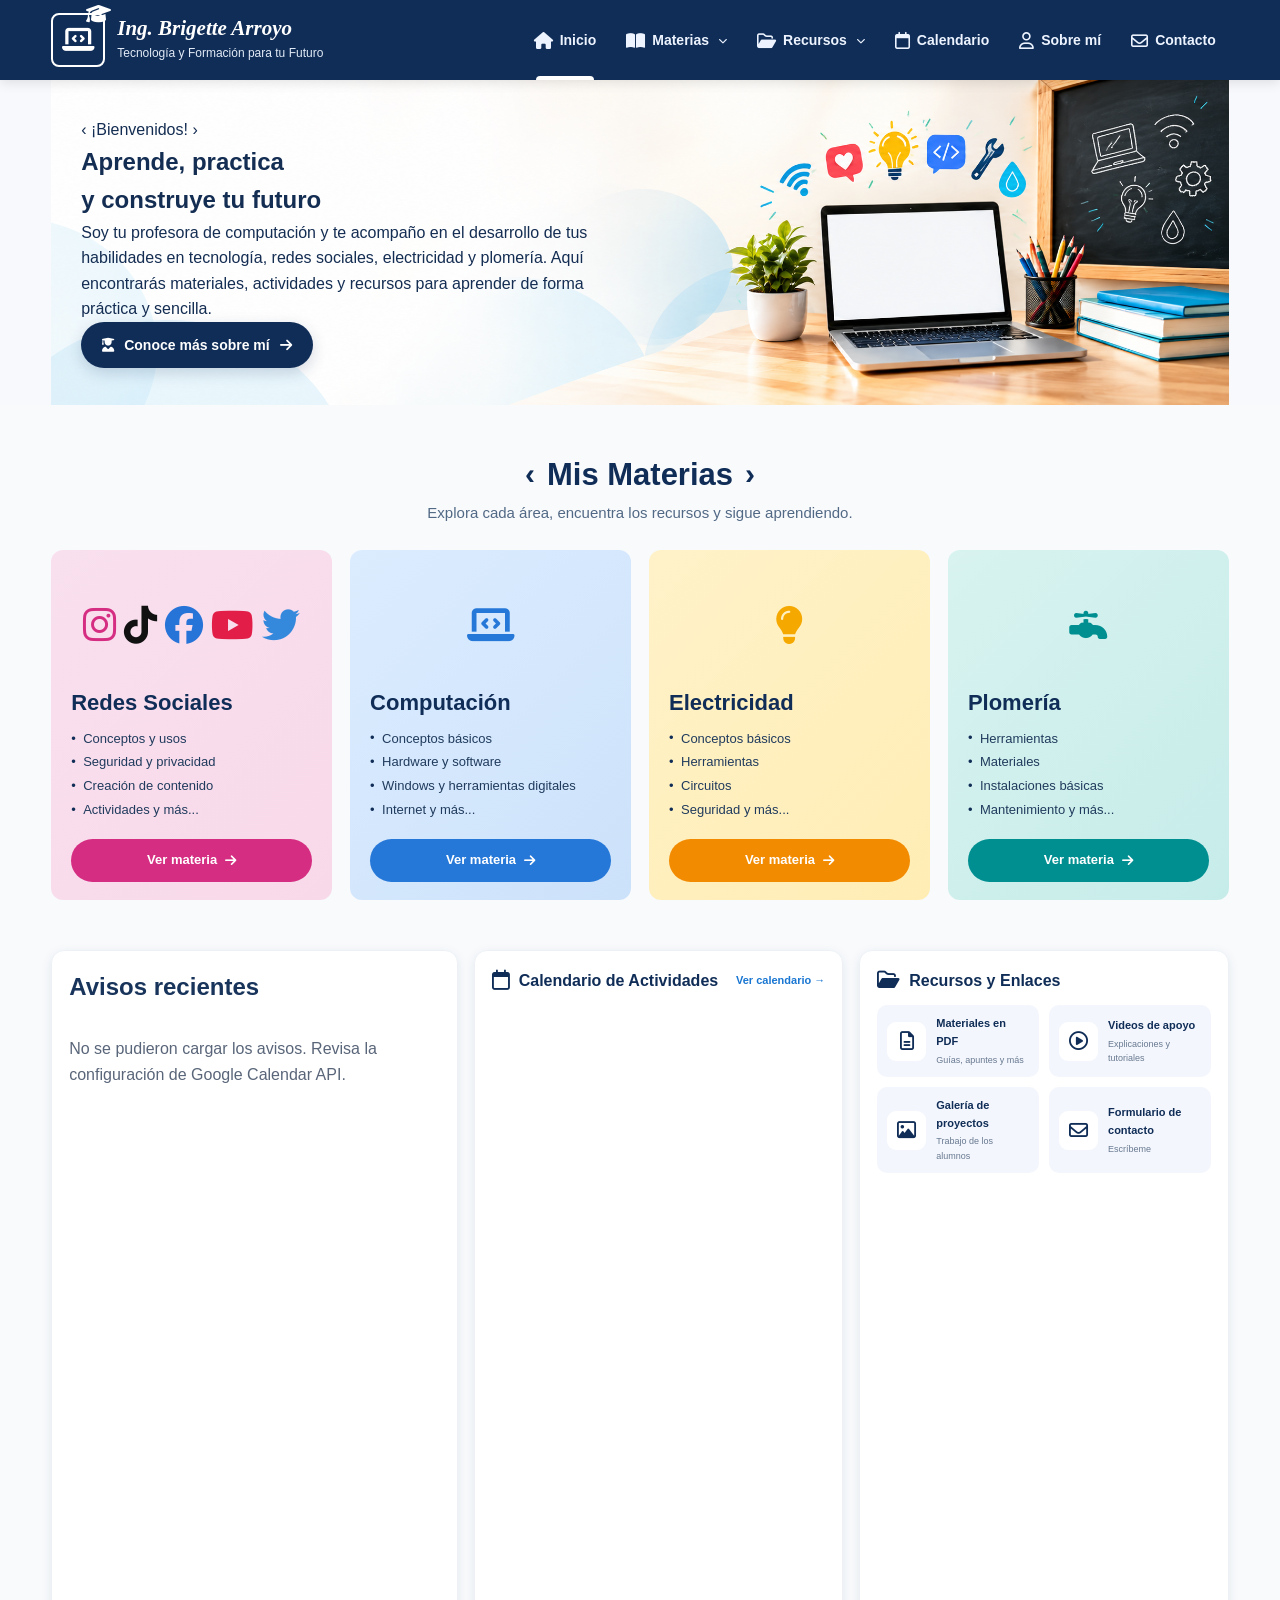
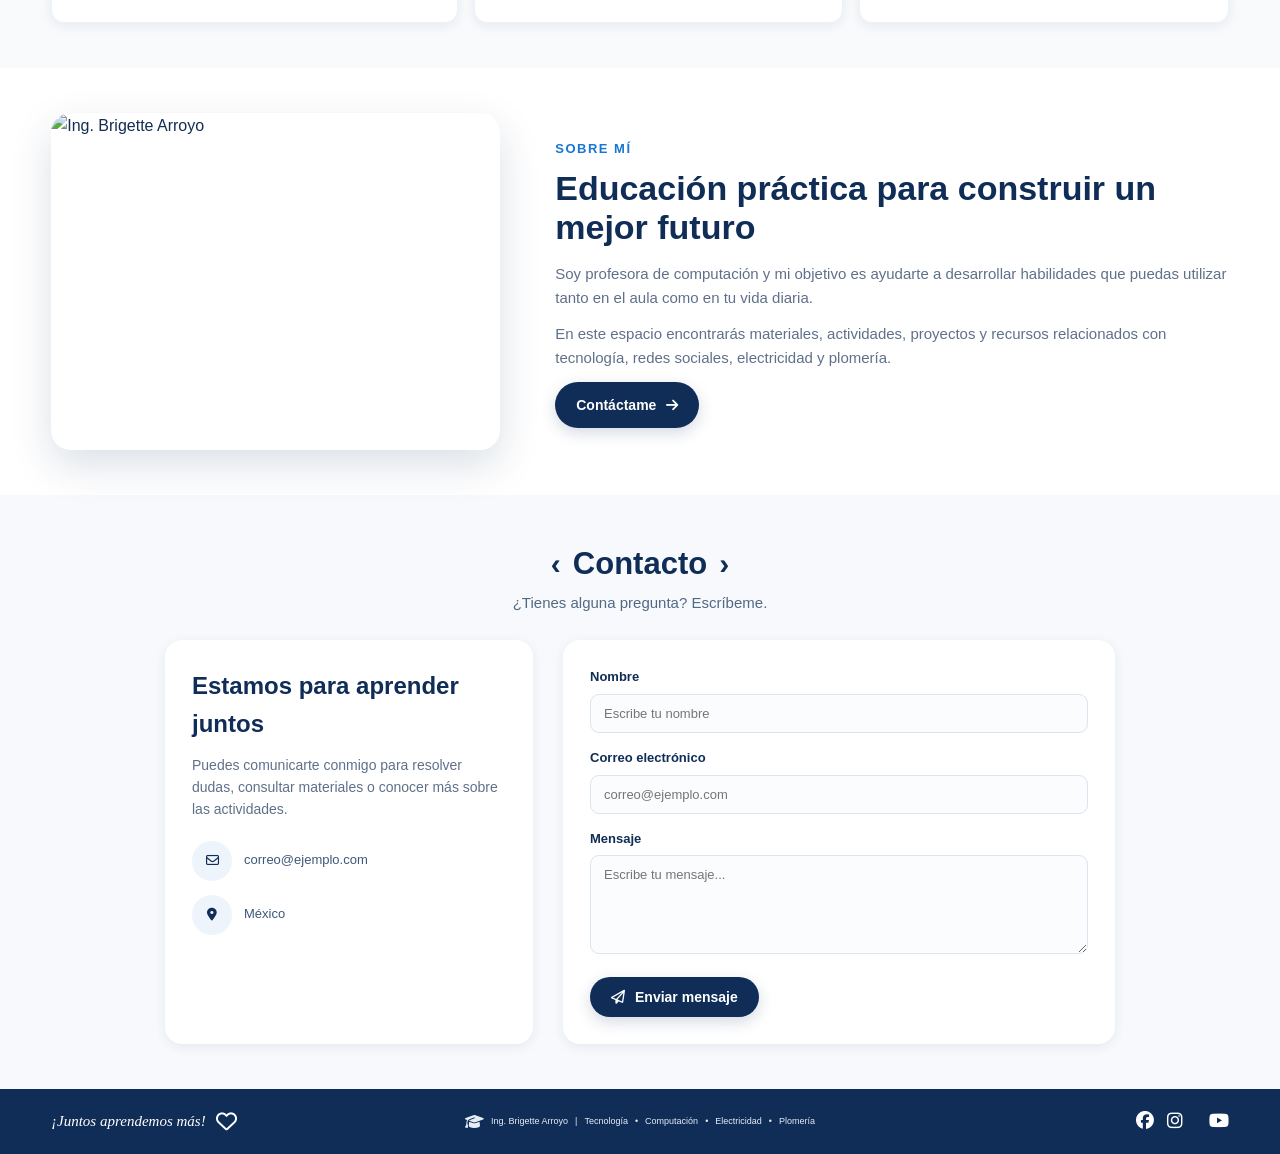
==== commit 999522d9: "Update index.html" ====
--- a/index.html
+++ b/index.html
@@ -145,19 +145,13 @@
 
 
                 <!-- IMAGEN DEL HERO -->
-                <div class="hero-image">
-
-                    <!-- 
-                        Posteriormente colocaremos aquí
-                        la fotografía/ilustración del diseño.
-                    -->
-
-                    <img 
-                        src="https://github.com/brigettech/brigettech.github.io/blob/dd4915f3bf71fb734c6c60d8d532adf5a4119fdc/foto%20de%20portada.png" 
-                        alt="Educación y tecnología"
-                    >
-
-                </div>
+
+
+ <div class="hero-image">
+    <img src="img/hero.png" alt="Educación y tecnología">
+</div>
+
+                
 
             </div>
 
@@ -697,7 +691,7 @@
 
             <div class="footer-social">
 
-                <a href="#" aria-label="Facebook">
+                <a href="https://www.facebook.com/profile.php?id=61576752801620" aria-label="Facebook">
                     <i class="fa-brands fa-facebook"></i>
                 </a>
 
@@ -705,7 +699,11 @@
                     <i class="fa-brands fa-instagram"></i>
                 </a>
 
-                <a href="#" aria-label="YouTube">
+                                <a href="#" aria-label="TikTok">
+                    <i class="fa-brands fa-TikTok"></i>
+                </a>
+
+                <a href="https://www.youtube.com/@brigettech" aria-label="YouTube">
                     <i class="fa-brands fa-youtube"></i>
                 </a>
 
--- a/style.css
+++ b/style.css
@@ -298,96 +298,78 @@
 }
 
 
-/* =========================================================
-   5. HERO
-   ========================================================= */
+
+
+/* HERO: imagen extendida detrás de todo el contenido */
 
 .hero {
-    background: #ffffff;
-
+    position: relative;
+    
     overflow: hidden;
 }
 
-
 .hero-container {
+    position: relative;
+    display: flex;
+    align-items: center;
     min-height: 325px;
-
-    display: grid;
-
-    grid-template-columns: 44% 56%;
-
-    align-items: center;
-}
-
-
-/* =========================================================
-   CONTENIDO HERO
-   ========================================================= */
-
+}
+
+/* La imagen ocupa toda la portada */
+.hero-image {
+    position: absolute;
+    inset: 0;
+    width: 100%;
+    height: 100%;
+    min-height: 325px;
+    z-index: 0;
+    overflow: hidden;
+    pointer-events: none;
+}
+
+.hero-image img {
+    display: block;
+    width: 100%;
+    height: 100%;
+    min-height: 325px;
+    object-fit: cover;
+    object-position: center;
+}
+
+/* Texto encima de la imagen */
 .hero-content {
-    padding: 42px 20px 42px 55px;
-
     position: relative;
-
     z-index: 2;
-}
-
-
-.welcome {
-    display: flex;
-    align-items: center;
-
-    gap: 8px;
-
-    margin-bottom: 8px;
-
-    color: var(--navy);
-
-    font-family: Georgia, "Times New Roman", serif;
-
-    font-size: 21px;
-
-    font-weight: bold;
-
-    font-style: italic;
-}
-
-
-.decor-line {
-    color: #1ca4e9;
-
-    font-size: 35px;
-
-    font-weight: 400;
-
-    line-height: 1;
-}
-
-
-.hero-content h2 {
-    color: var(--navy);
-
-    font-size: clamp(32px, 3.2vw, 44px);
-
-    line-height: 1.08;
-
-    font-weight: 800;
-
-    margin-bottom: 14px;
-}
-
-
-.hero-content p {
-    max-width: 550px;
-
-    color: #263e60;
-
-    font-size: 15px;
-
-    line-height: 1.6;
-
-    margin-bottom: 20px;
-}
+    width: 48%;
+    max-width: 570px;
+    padding: 35px 20px 35px 30px;
+    background: transparent;
+}
+
+/* Ajustes para celulares */
+@media (max-width: 768px) {
+    .hero-container {
+        min-height: 300px;
+        align-items: flex-start;
+    }
+
+    .hero-content {
+        width: 100%;
+        max-width: 100%;
+        padding: 25px 20px;
+        background: linear-gradient(
+            to bottom,
+            rgba(255,255,255,0.97),
+            rgba(255,255,255,0.82) 65%,
+            transparent
+        );
+    }
+
+    .hero-image img {
+        object-position: 60% center;
+    }
+}
+
 
 
 /* =========================================================
@@ -433,45 +415,6 @@
     box-shadow: 0 8px 20px rgba(16, 45, 87, 0.25);
 }
 
-
-/* =========================================================
-   IMAGEN HERO
-   ========================================================= */
-
-.hero-image {
-    height: 325px;
-
-    overflow: hidden;
-
-    position: relative;
-}
-
-
-.hero-image::before {
-    content: "";
-
-    position: absolute;
-
-    left: -80px;
-    top: 40px;
-
-    width: 180px;
-    height: 180px;
-
-    background: rgba(40, 169, 226, 0.14);
-
-    border-radius: 50%;
-
-    z-index: 2;
-}
-
-
-.hero-image img {
-    width: 100%;
-    height: 100%;
-
-    object-fit: cover;
-}
 
 
 /* =========================================================
@@ -1736,3 +1679,7 @@
     opacity: 1;
     transform: translateY(0);
 }
+
+
+
+
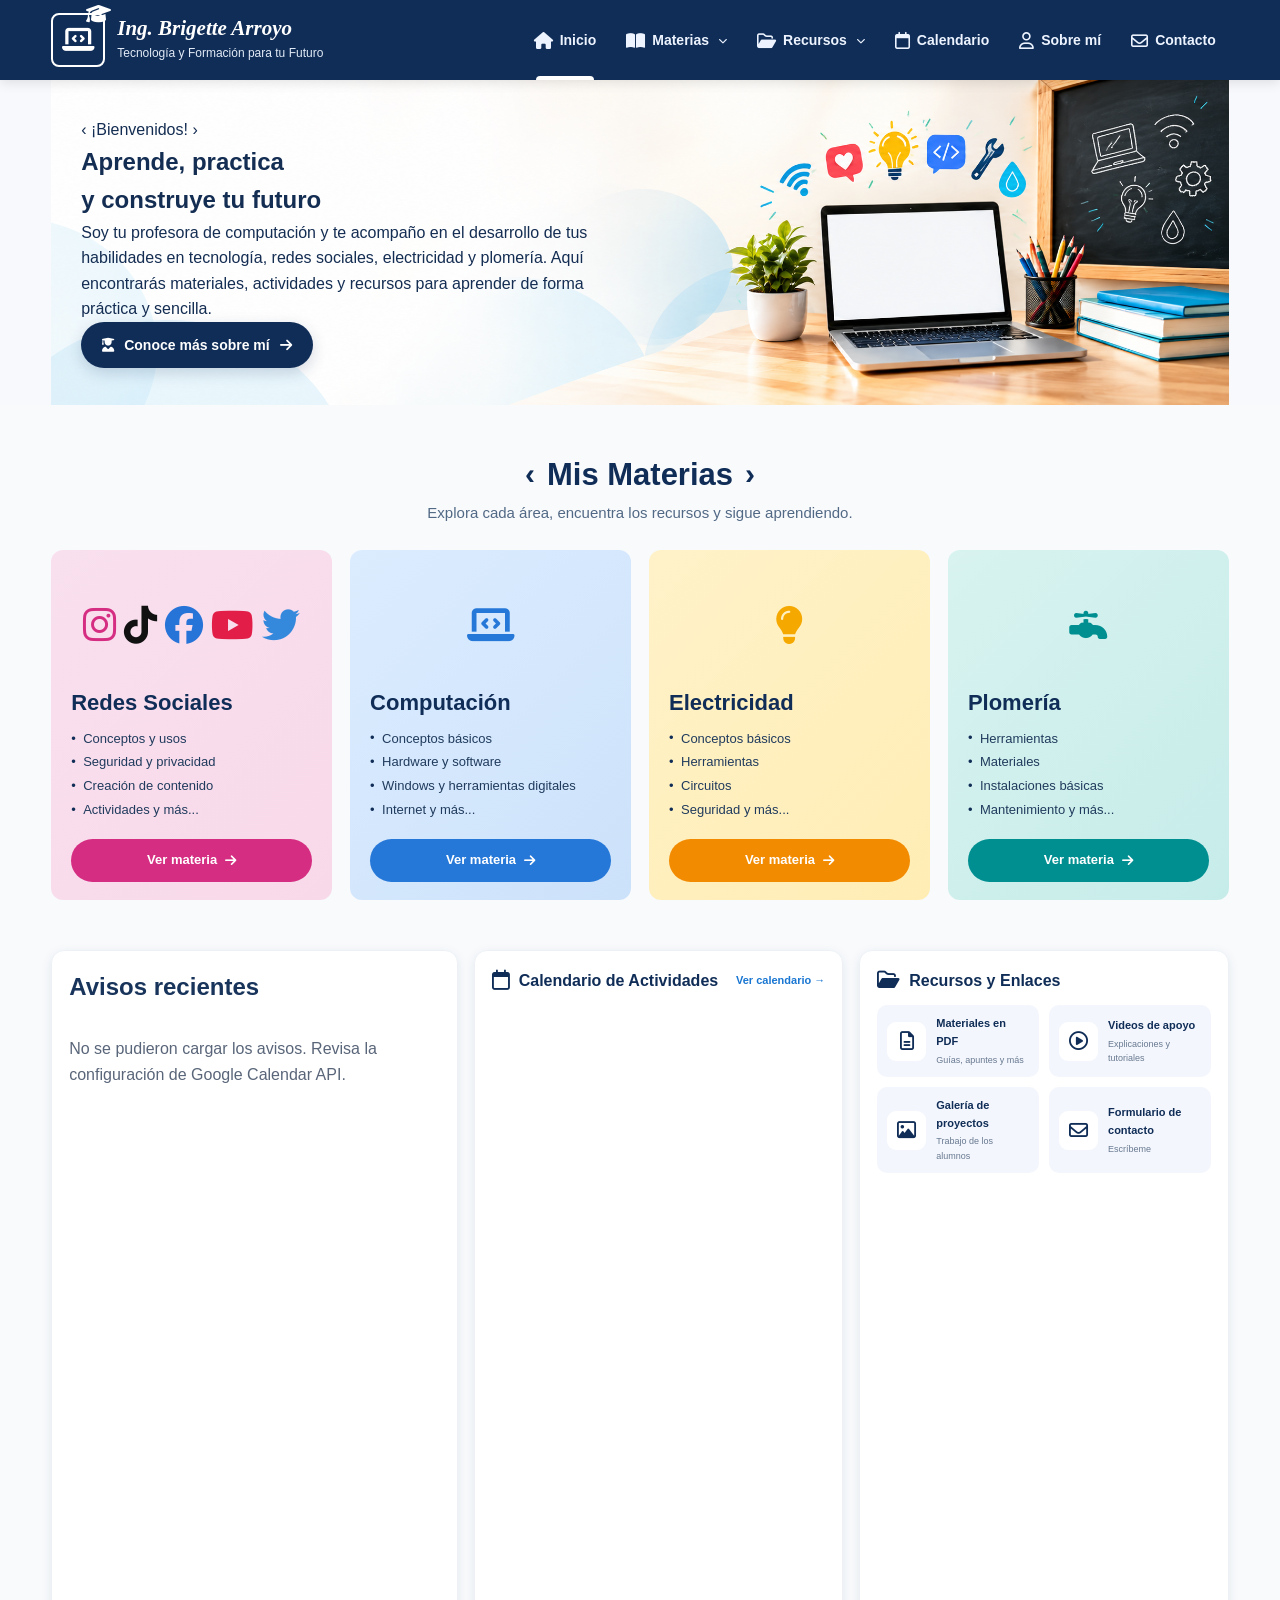
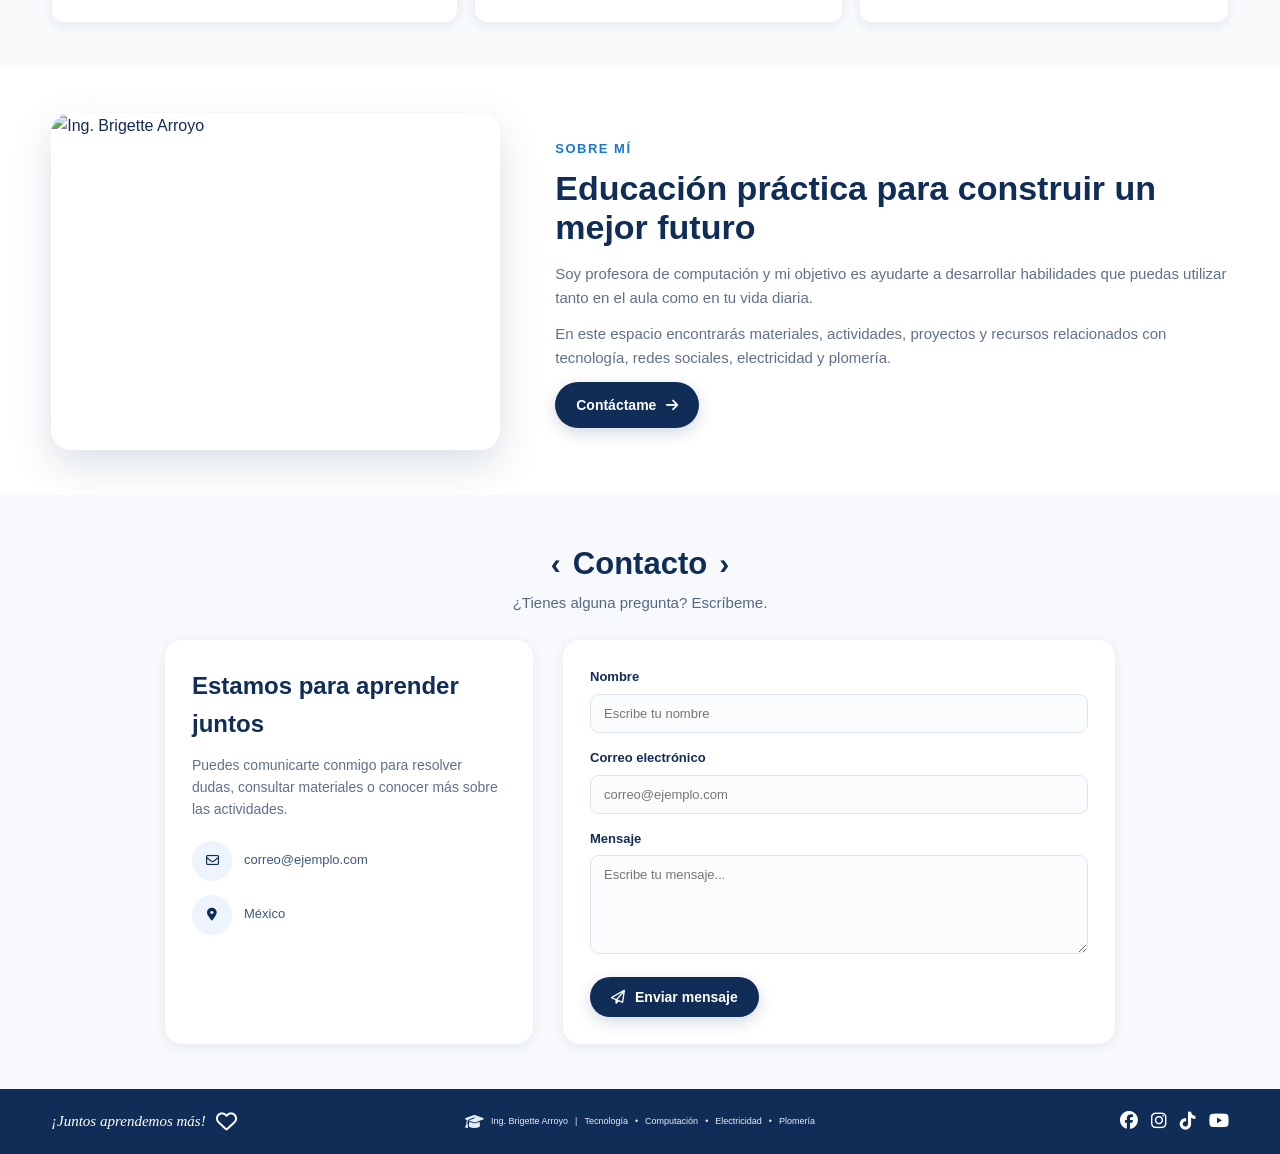
==== commit 1e27a100: "Update index.html" ====
--- a/index.html
+++ b/index.html
@@ -699,9 +699,9 @@
                     <i class="fa-brands fa-instagram"></i>
                 </a>
 
-                                <a href="#" aria-label="TikTok">
-                    <i class="fa-brands fa-TikTok"></i>
-                </a>
+<a href="#" aria-label="TikTok">
+    <i class="fa-brands fa-tiktok"></i>
+</a>
 
                 <a href="https://www.youtube.com/@brigettech" aria-label="YouTube">
                     <i class="fa-brands fa-youtube"></i>
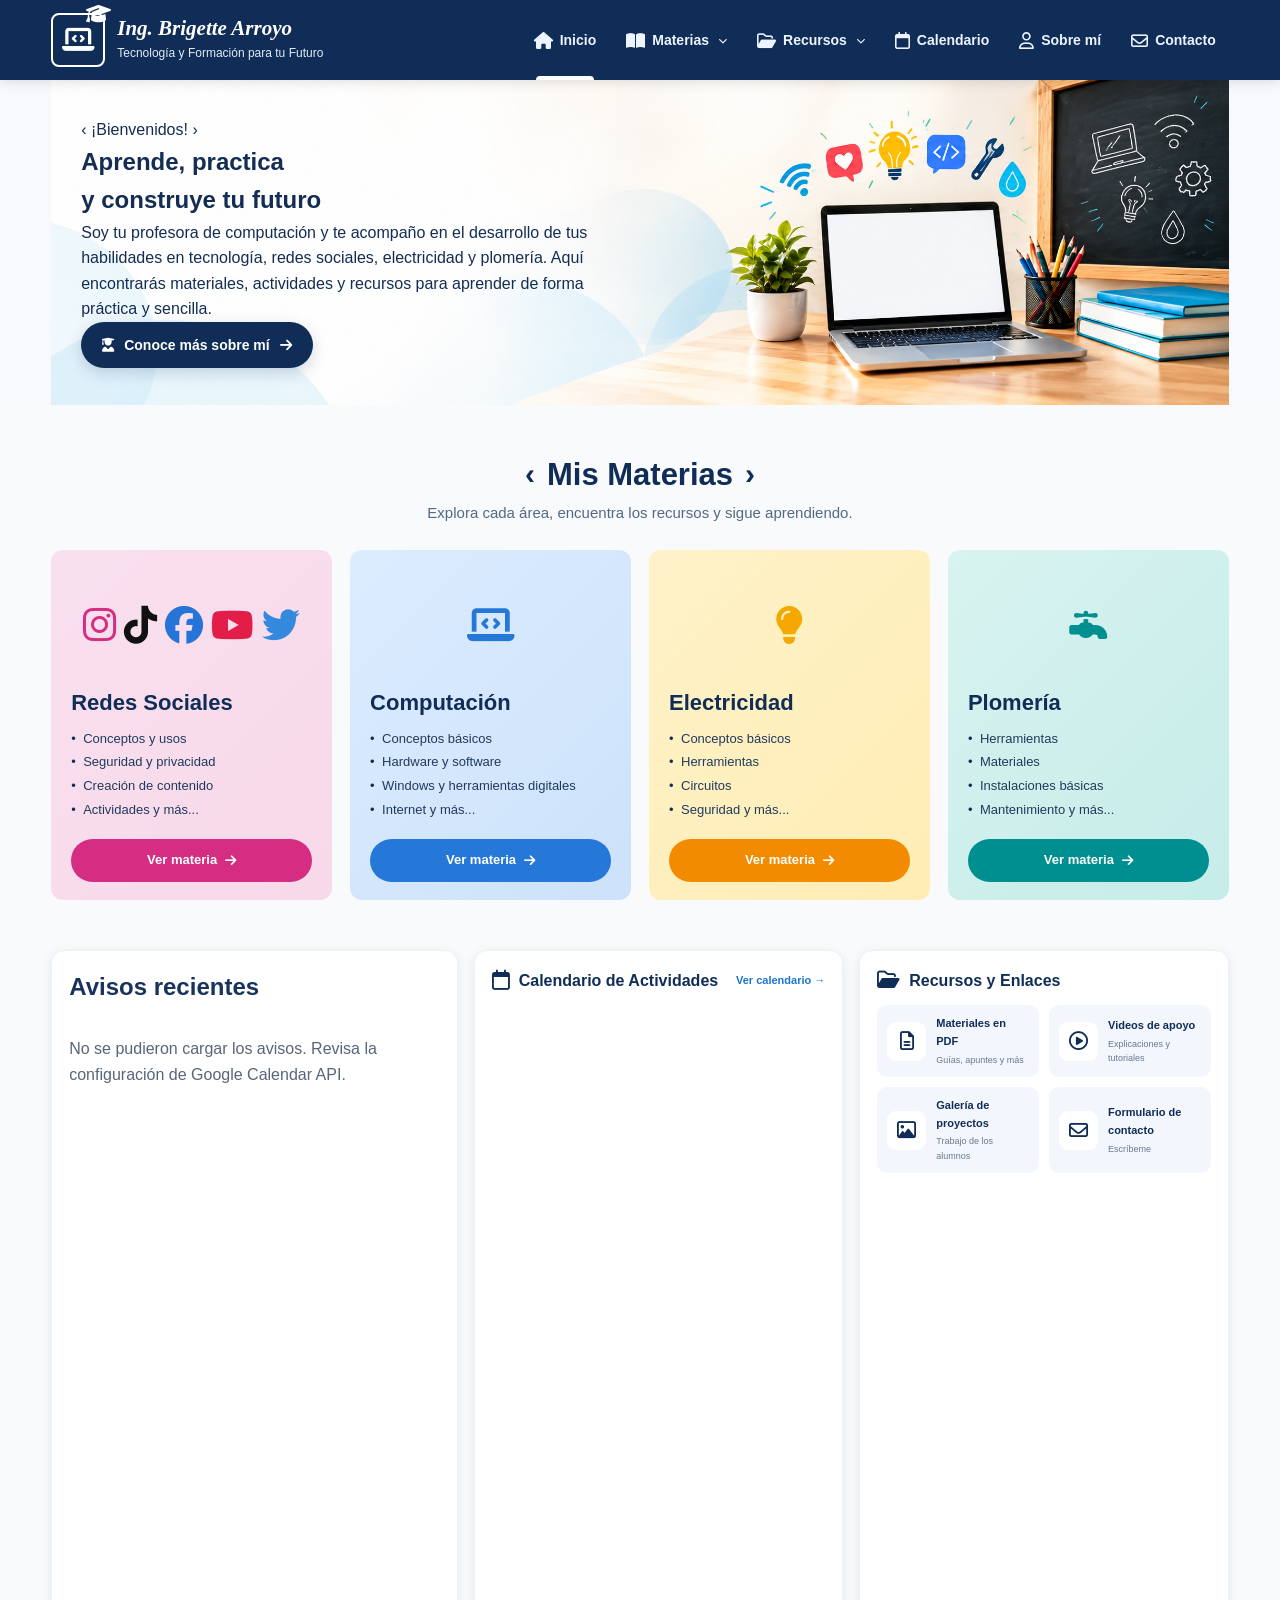
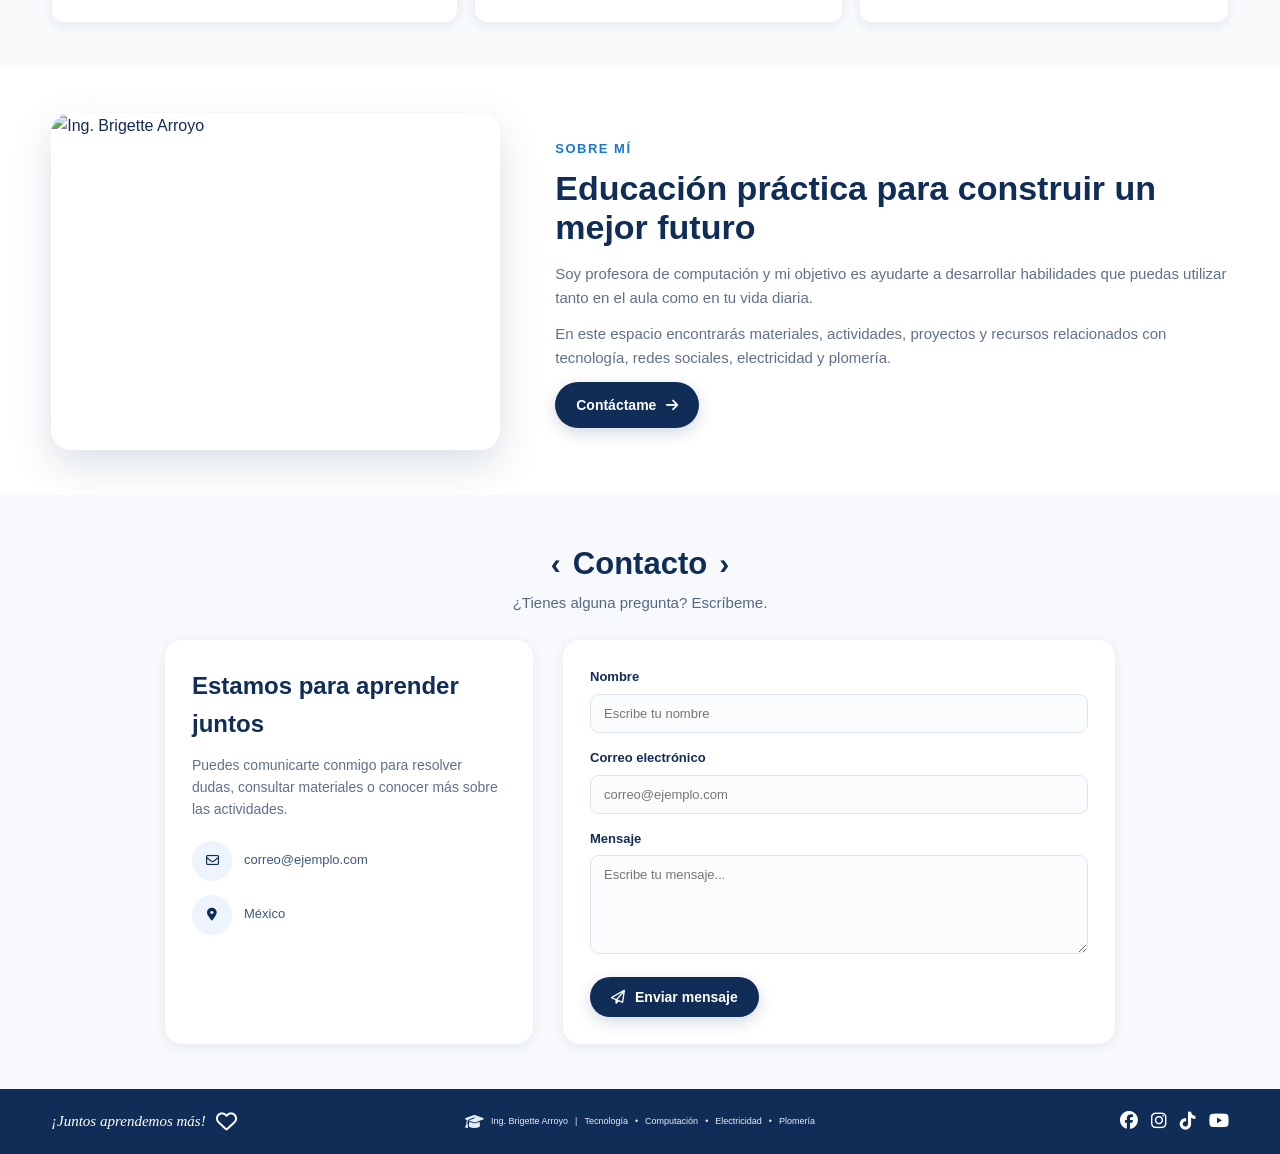
==== commit 507b890a: "Update index.html" ====
--- a/index.html
+++ b/index.html
@@ -699,7 +699,7 @@
                     <i class="fa-brands fa-instagram"></i>
                 </a>
 
-<a href="#" aria-label="TikTok">
+<a href="https://www.tiktok.com/@brigettech" aria-label="TikTok">
     <i class="fa-brands fa-tiktok"></i>
 </a>
 
